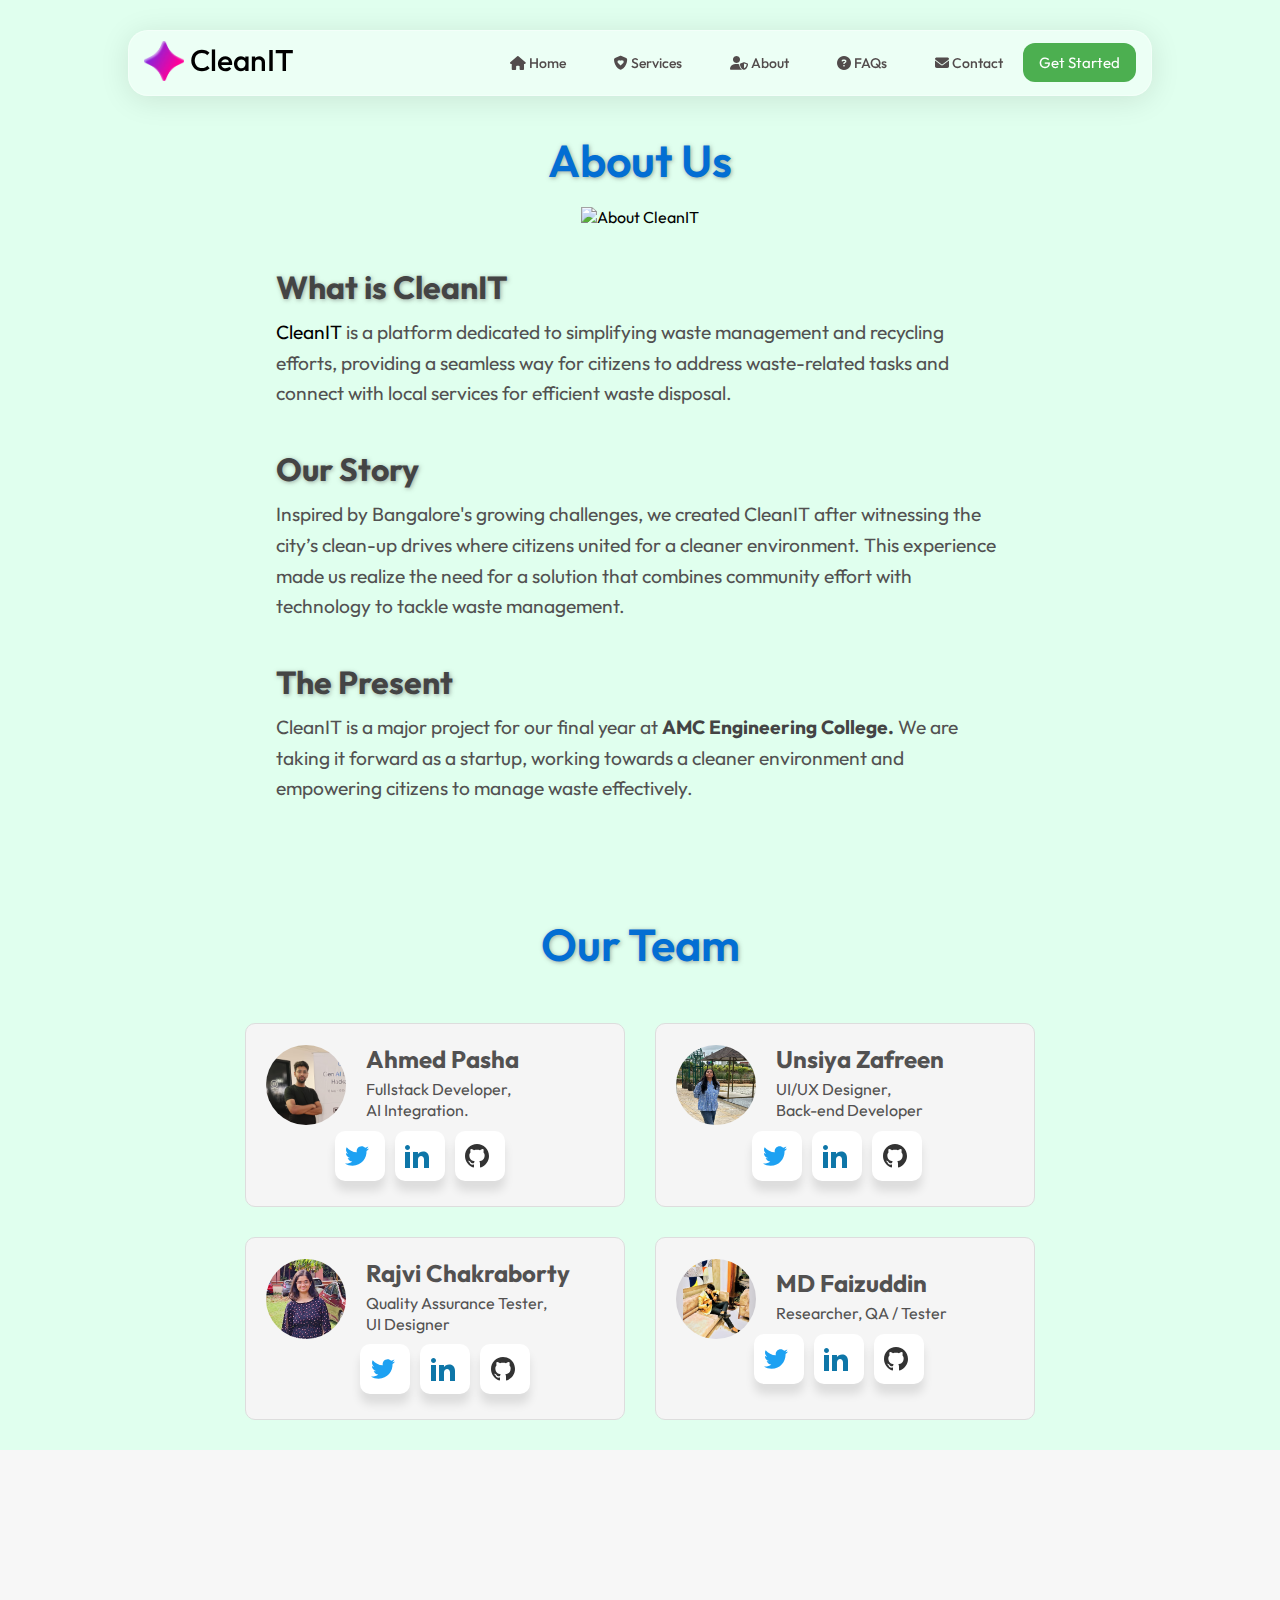
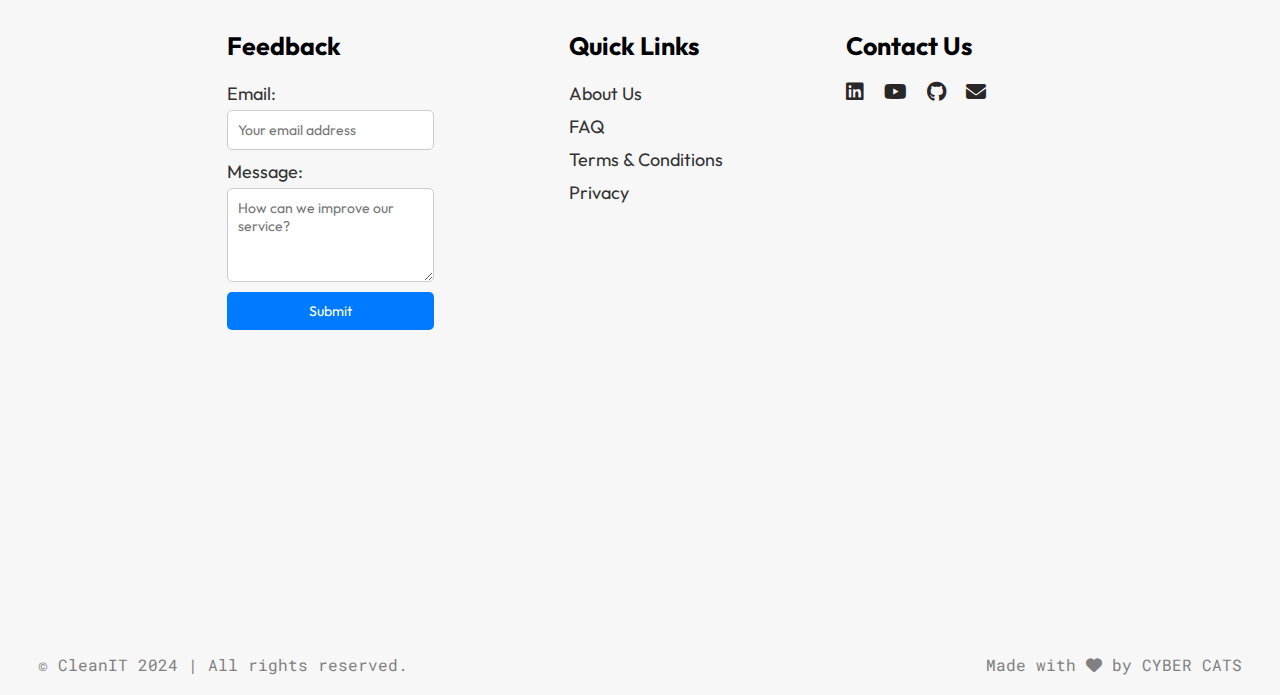
==== pages/about.html @ 4f83db97 "initial commit" ====
<!DOCTYPE html>
<html lang="en">

<head>
    <meta charset="UTF-8">
    <meta name="viewport" content="width=device-width, initial-scale=1.0">
    <title>About us | CleanIT</title>

    <link rel="shortcut icon" href="/assets/logo.webp" type="image/x-icon"> <!-- web favicon -->
    <link rel="stylesheet" href="/css/about.css"> <!-- linking main css file -->
    <link rel="stylesheet" href="/css/navbar.css">
    <link rel="stylesheet" href="/css/footer.css">

    <!-- linking remix icons -->
    <link href="https://cdn.jsdelivr.net/npm/remixicon@4.3.0/fonts/remixicon.css" rel="stylesheet" />

    <!-- linking fontawesome icons -->
    <link rel="stylesheet" href="https://cdnjs.cloudflare.com/ajax/libs/font-awesome/6.3.0/css/all.min.css">
</head>

<body>


    <!-- nav bar starts -->
    <header>
        <div class="navbar-area">
            <div class="nav-container container">
                <nav class="site-navbar">
                    <div class="main-title">
                        <a href="/index.html" class="site-logo"><img src="../assets/logo.webp" alt=""></a>
                        <a href="/index.html" class="title">CleanIT</a>
                    </div>
                    <ul class="nav-links">
                        <li class="m-top"><a href="/index.html#home"><i class="fa-solid fa-house"></i> Home</a></li>
                        <li><a href="/index.html#services"><i class="fa-solid fa-shield-heart"></i> Services</a></li>
                        <li><a href="/index.html#about"><i class="fa-solid fa-user-shield"></i> About</a></li>
                        <li><a href="/index.html#faqs"><i class="fa-solid fa-circle-question"></i> FAQs</a></li>
                        <li><a href="/index.html#contact"><i class="fa-solid fa-envelope"></i> Contact</a></li>
                        <div class="cta mobile-view">
                            <button id="getStartedBtnMobile">Get Started <i class="ri-arrow-right-up-line"></i></button>
                        </div>
                    </ul>
                    <div class="cta desktop-view">
                        <button id="getStartedBtnDesktop">Get Started <i class="ri-arrow-right-up-line"></i></button>
                    </div>
                    <!-- nav-toggler for mobile -->
                    <button class="nav-toggler">
                        <span></span>
                    </button>
                </nav>
            </div>
        </div>
    </header>
    <!-- nav bar ends -->

    <!-- pop-up window starts -->
    <div class="popup" id="popupForm">
        <div class="popup-content">
            <span class="close" id="closePopup"><i class="fa-solid fa-circle-xmark"></i></span>
            <h2>Get Started with CleanIT</h2>
            <form id="popupFormContent">
                <label for="name">Name<i class="asterisk">*</i></label>
                <input type="text" id="name" name="name" placeholder="Enter your name" required>
                <label for="email">Email<i class="asterisk">*</i></label>
                <input type="email" id="email" name="email" placeholder="example@mail.com" required>
                <label for="city">Select City for Cleanup<i class="asterisk">*</i></label>
                <select id="city" name="city" required>
                    <option value="">Select city</option>
                    <option value="bangalore">Bengaluru</option>
                    <option value="hyderabad">Hyderabad</option>
                    <option value="mumbai">Mumbai</option>
                    <option value="delhi">Delhi</option>
                </select>
                <label for="locality">Locality<i class="asterisk">*</i></label>
                <input type="text" id="locality" name="locality" placeholder="Enter your locality" required>
                <label for="moveDate">Schedule Pickup with Ecomate<i class="asterisk">*</i></label>
                <input type="date" id="moveDate" name="moveDate" required>
                <div class="buttons">
                    <button type="button" class="cancel" id="cancelBtn">Cancel</button>
                    <button type="submit" class="lets-go">Let's Go<i class="fa-solid fa-angle-right"
                            style="margin-left: 6px;"></i></button>
                </div>
            </form>
        </div>
    </div>

    <!-- pop-up window ends -->


    <header>
        <h1 class="about-title">About Us</h1>
        <img src="/assets/teamwork.gif" alt="About CleanIT" class="about-image">
    </header>

    <!-- main section starts -->
    <main>
        <section class="about-section">
            <h2>What is CleanIT</h2>
            <p><span style="color: #000000;">CleanIT</span> is a platform dedicated to simplifying waste management and
                recycling efforts, providing a seamless way for citizens to address waste-related tasks and connect with
                local services for efficient waste disposal.</p>
        </section>
        <section class="about-section">
            <h2>Our Story</h2>
            <p>Inspired by Bangalore's growing challenges, we created CleanIT after witnessing the city’s clean-up
                drives where citizens united for a cleaner environment. This experience made us realize the need for a
                solution that combines community effort with technology to tackle waste management.</p>
        </section>
        <section class="about-section">
            <h2>The Present</h2>
            <p>CleanIT is a major project for our final year at <span id="College"
                    style="color: rgb(68, 68, 68); font-weight: bold;">AMC Engineering College.</span> We are taking it
                forward as a startup, working towards a cleaner environment and empowering citizens to manage waste
                effectively.</p>
        </section>



        <section class="about-section team-section">
            <h2>Our Team</h2>















            <!-- Team Member 1 Card  -->
            <div class="team-cards">
                <div class="team-card">
                    <img src="/assets/team/ahmed.jpg" alt="Ahmed Pasha" class="team-image">
                    <div class="team-info">
                        <h3>Ahmed Pasha</h3>
                        <p>Fullstack Developer,</br> AI Integration.</p>


                        <div class="social-links">
                            <div id="twitter" class="social-btn flex-center">
                                <svg viewBox="0 0 24 24" height="24" width="24" xmlns="http://www.w3.org/2000/svg">
                                    <path
                                        d="M24 4.557c-.883.392-1.832.656-2.828.775 1.017-.609 1.798-1.574 2.165-2.724-.951.564-2.005.974-3.127 1.195-.897-.957-2.178-1.555-3.594-1.555-3.179 0-5.515 2.966-4.797 6.045-4.091-.205-7.719-2.165-10.148-5.144-1.29 2.213-.669 5.108 1.523 6.574-.806-.026-1.566-.247-2.229-.616-.054 2.281 1.581 4.415 3.949 4.89-.693.188-1.452.232-2.224.084.626 1.956 2.444 3.379 4.6 3.419-2.07 1.623-4.678 2.348-7.29 2.04 2.179 1.397 4.768 2.212 7.548 2.212 9.142 0 14.307-7.721 13.995-14.646.962-.695 1.797-1.562 2.457-2.549z">
                                    </path>
                                </svg><span><a href="mailto:ahmedrys007@gmail.com">ahmed_07</a></span>
                            </div>

                            <div id="linkedin" class="social-btn flex-center">
                                <svg viewBox="0 0 24 24" height="24" width="24" xmlns="http://www.w3.org/2000/svg">
                                    <path
                                        d="M4.98 3.5c0 1.381-1.11 2.5-2.48 2.5s-2.48-1.119-2.48-2.5c0-1.38 1.11-2.5 2.48-2.5s2.48 1.12 2.48 2.5zm.02 4.5h-5v16h5v-16zm7.982 0h-4.968v16h4.969v-8.399c0-4.67 6.029-5.052 6.029 0v8.399h4.988v-10.131c0-7.88-8.922-7.593-11.018-3.714v-2.155z">
                                    </path>
                                </svg><span><a href="https://www.linkedin.com/in/ahmed-pasha070">ahmed_07</a></span>
                            </div>

                            <div id="github" class="social-btn flex-center">
                                <svg viewBox="0 0 24 24" height="24" width="24" xmlns="http://www.w3.org/2000/svg">
                                    <path
                                        d="M12 0c-6.626 0-12 5.373-12 12 0 5.302 3.438 9.8 8.207 11.387.599.111.793-.261.793-.577v-2.234c-3.338.726-4.033-1.416-4.033-1.416-.546-1.387-1.333-1.756-1.333-1.756-1.089-.745.083-.729.083-.729 1.205.084 1.839 1.237 1.839 1.237 1.07 1.834 2.807 1.304 3.492.997.107-.775.418-1.305.762-1.604-2.665-.305-5.467-1.334-5.467-5.931 0-1.311.469-2.381 1.236-3.221-.124-.303-.535-1.524.117-3.176 0 0 1.008-.322 3.301 1.23.957-.266 1.983-.399 3.003-.404 1.02.005 2.047.138 3.006.404 2.291-1.552 3.297-1.23 3.297-1.23.653 1.653.242 2.874.118 3.176.77.84 1.235 1.911 1.235 3.221 0 4.609-2.807 5.624-5.479 5.921.43.372.823 1.102.823 2.222v3.293c0 .319.192.694.801.576 4.765-1.589 8.199-6.086 8.199-11.386 0-6.627-5.373-12-12-12z">
                                    </path>
                                </svg><span><a href="https://github.com/ahmed-pasha">ahmed-pasha</a></span>
                            </div>
                        </div>






                        <!-- <a href="https://www.linkedin.com/in/ahmed-pasha070" target="_blank">
                            <i class="fa-brands fa-linkedin"></i>
                        </a>
                        <a href="https://github.com/ahmed-pasha" target="_blank">
                            <i class="fa-brands fa-github"></i>
                        </a>

                        
                        <a href="mailto:ahmedrys007@gmail.com" target="_blank">
                            <i class="fa-solid fa-envelope"></i>
                        </a> -->

                        

                    </div>
                </div>

                <div class="team-card">
                    <img src="/assets/team/unsiya01.jpg" alt="Unsiya Zafreen" class="team-image">
                    <div class="team-info">
                        <h3>Unsiya Zafreen</h3>
                        <p>UI/UX Designer, </br>Back-end Developer</p>
                       
                                <div class="social-links">
                                    <div id="twitter" class="social-btn flex-center">
                                        <svg viewBox="0 0 24 24" height="24" width="24" xmlns="http://www.w3.org/2000/svg">
                                            <path
                                                d="M24 4.557c-.883.392-1.832.656-2.828.775 1.017-.609 1.798-1.574 2.165-2.724-.951.564-2.005.974-3.127 1.195-.897-.957-2.178-1.555-3.594-1.555-3.179 0-5.515 2.966-4.797 6.045-4.091-.205-7.719-2.165-10.148-5.144-1.29 2.213-.669 5.108 1.523 6.574-.806-.026-1.566-.247-2.229-.616-.054 2.281 1.581 4.415 3.949 4.89-.693.188-1.452.232-2.224.084.626 1.956 2.444 3.379 4.6 3.419-2.07 1.623-4.678 2.348-7.29 2.04 2.179 1.397 4.768 2.212 7.548 2.212 9.142 0 14.307-7.721 13.995-14.646.962-.695 1.797-1.562 2.457-2.549z">
                                            </path>
                                        </svg><span>@Unsiya</span>
                                    </div>
        
                                    <div id="linkedin" class="social-btn flex-center">
                                        <svg viewBox="0 0 24 24" height="24" width="24" xmlns="http://www.w3.org/2000/svg">
                                            <path
                                                d="M4.98 3.5c0 1.381-1.11 2.5-2.48 2.5s-2.48-1.119-2.48-2.5c0-1.38 1.11-2.5 2.48-2.5s2.48 1.12 2.48 2.5zm.02 4.5h-5v16h5v-16zm7.982 0h-4.968v16h4.969v-8.399c0-4.67 6.029-5.052 6.029 0v8.399h4.988v-10.131c0-7.88-8.922-7.593-11.018-3.714v-2.155z">
                                            </path>
                                        </svg><span><a href="https://www.linkedin.com/in/unsiya-zafreen-776706318?utm_source=share&utm_campaign=share_via&utm_content=profile&utm_medium=android_app">in/unsiya</a></span>
                                    </div>
        
                                    <div id="github" class="social-btn flex-center">
                                        <svg viewBox="0 0 24 24" height="24" width="24" xmlns="http://www.w3.org/2000/svg">
                                            <path
                                                d="M12 0c-6.626 0-12 5.373-12 12 0 5.302 3.438 9.8 8.207 11.387.599.111.793-.261.793-.577v-2.234c-3.338.726-4.033-1.416-4.033-1.416-.546-1.387-1.333-1.756-1.333-1.756-1.089-.745.083-.729.083-.729 1.205.084 1.839 1.237 1.839 1.237 1.07 1.834 2.807 1.304 3.492.997.107-.775.418-1.305.762-1.604-2.665-.305-5.467-1.334-5.467-5.931 0-1.311.469-2.381 1.236-3.221-.124-.303-.535-1.524.117-3.176 0 0 1.008-.322 3.301 1.23.957-.266 1.983-.399 3.003-.404 1.02.005 2.047.138 3.006.404 2.291-1.552 3.297-1.23 3.297-1.23.653 1.653.242 2.874.118 3.176.77.84 1.235 1.911 1.235 3.221 0 4.609-2.807 5.624-5.479 5.921.43.372.823 1.102.823 2.222v3.293c0 .319.192.694.801.576 4.765-1.589 8.199-6.086 8.199-11.386 0-6.627-5.373-12-12-12z">
                                            </path>
                                        </svg><span>unsiya_408</span>
                                    </div>
                                </div>
                        
                    </div>
                </div>

                <!-- Member 2 -->
                <div class="team-card">
                    <div class="team-image">
                        <img src="/assets/team/rajvi.jpg" alt="Rajvi" class="team-image">

                    </div>
                    <div class="team-info">
                        <h3>Rajvi Chakraborty</h3>
                        <p>Quality Assurance Tester,</br> UI Designer</p>
                        


                                <div class="social-links">
                                    <div id="twitter" class="social-btn flex-center">
                                        <svg viewBox="0 0 24 24" height="24" width="24" xmlns="http://www.w3.org/2000/svg">
                                            <path
                                                d="M24 4.557c-.883.392-1.832.656-2.828.775 1.017-.609 1.798-1.574 2.165-2.724-.951.564-2.005.974-3.127 1.195-.897-.957-2.178-1.555-3.594-1.555-3.179 0-5.515 2.966-4.797 6.045-4.091-.205-7.719-2.165-10.148-5.144-1.29 2.213-.669 5.108 1.523 6.574-.806-.026-1.566-.247-2.229-.616-.054 2.281 1.581 4.415 3.949 4.89-.693.188-1.452.232-2.224.084.626 1.956 2.444 3.379 4.6 3.419-2.07 1.623-4.678 2.348-7.29 2.04 2.179 1.397 4.768 2.212 7.548 2.212 9.142 0 14.307-7.721 13.995-14.646.962-.695 1.797-1.562 2.457-2.549z">
                                            </path>
                                        </svg><span>@rajvi</span>
                                    </div>
        
                                    <div id="linkedin" class="social-btn flex-center">
                                        <svg viewBox="0 0 24 24" height="24" width="24" xmlns="http://www.w3.org/2000/svg">
                                            <path
                                                d="M4.98 3.5c0 1.381-1.11 2.5-2.48 2.5s-2.48-1.119-2.48-2.5c0-1.38 1.11-2.5 2.48-2.5s2.48 1.12 2.48 2.5zm.02 4.5h-5v16h5v-16zm7.982 0h-4.968v16h4.969v-8.399c0-4.67 6.029-5.052 6.029 0v8.399h4.988v-10.131c0-7.88-8.922-7.593-11.018-3.714v-2.155z">
                                            </path>
                                        </svg><span><a href="https://www.linkedin.com/in/rajvi-chakraborty-2281aa2a1?utm_source=share&utm_campaign=share_via&utm_content=profile&utm_medium=android_app">in/rajvi_78</a></span>
                                    </div>
        
                                    <div id="github" class="social-btn flex-center">
                                        <svg viewBox="0 0 24 24" height="24" width="24" xmlns="http://www.w3.org/2000/svg">
                                            <path
                                                d="M12 0c-6.626 0-12 5.373-12 12 0 5.302 3.438 9.8 8.207 11.387.599.111.793-.261.793-.577v-2.234c-3.338.726-4.033-1.416-4.033-1.416-.546-1.387-1.333-1.756-1.333-1.756-1.089-.745.083-.729.083-.729 1.205.084 1.839 1.237 1.839 1.237 1.07 1.834 2.807 1.304 3.492.997.107-.775.418-1.305.762-1.604-2.665-.305-5.467-1.334-5.467-5.931 0-1.311.469-2.381 1.236-3.221-.124-.303-.535-1.524.117-3.176 0 0 1.008-.322 3.301 1.23.957-.266 1.983-.399 3.003-.404 1.02.005 2.047.138 3.006.404 2.291-1.552 3.297-1.23 3.297-1.23.653 1.653.242 2.874.118 3.176.77.84 1.235 1.911 1.235 3.221 0 4.609-2.807 5.624-5.479 5.921.43.372.823 1.102.823 2.222v3.293c0 .319.192.694.801.576 4.765-1.589 8.199-6.086 8.199-11.386 0-6.627-5.373-12-12-12z">
                                            </path>
                                        </svg><span>rajvi_78</span>
                                    </div>
                                </div>
                        
                        
                    </div>
                </div>

                <!-- Member 3 -->
                <div class="team-card">
                    <img src="/assets/team/buzz.jpg" alt="MD Faizuddin" class="team-image">
                    <div class="team-info">
                        <h3>MD Faizuddin</h3>
                        <p>Researcher, QA / Tester </p>
                        


                                <div class="social-links">
                                    <div id="twitter" class="social-btn flex-center">
                                        <svg viewBox="0 0 24 24" height="24" width="24" xmlns="http://www.w3.org/2000/svg">
                                            <path
                                                d="M24 4.557c-.883.392-1.832.656-2.828.775 1.017-.609 1.798-1.574 2.165-2.724-.951.564-2.005.974-3.127 1.195-.897-.957-2.178-1.555-3.594-1.555-3.179 0-5.515 2.966-4.797 6.045-4.091-.205-7.719-2.165-10.148-5.144-1.29 2.213-.669 5.108 1.523 6.574-.806-.026-1.566-.247-2.229-.616-.054 2.281 1.581 4.415 3.949 4.89-.693.188-1.452.232-2.224.084.626 1.956 2.444 3.379 4.6 3.419-2.07 1.623-4.678 2.348-7.29 2.04 2.179 1.397 4.768 2.212 7.548 2.212 9.142 0 14.307-7.721 13.995-14.646.962-.695 1.797-1.562 2.457-2.549z">
                                            </path>
                                        </svg><span>@faizuddin</span>
                                    </div>
        
                                    <div id="linkedin" class="social-btn flex-center">
                                        <svg viewBox="0 0 24 24" height="24" width="24" xmlns="http://www.w3.org/2000/svg">
                                            <path
                                                d="M4.98 3.5c0 1.381-1.11 2.5-2.48 2.5s-2.48-1.119-2.48-2.5c0-1.38 1.11-2.5 2.48-2.5s2.48 1.12 2.48 2.5zm.02 4.5h-5v16h5v-16zm7.982 0h-4.968v16h4.969v-8.399c0-4.67 6.029-5.052 6.029 0v8.399h4.988v-10.131c0-7.88-8.922-7.593-11.018-3.714v-2.155z">
                                            </path>
                                        </svg><span>in/faizuddin</span>
                                    </div>
        
                                    <div id="github" class="social-btn flex-center">
                                        <svg viewBox="0 0 24 24" height="24" width="24" xmlns="http://www.w3.org/2000/svg">
                                            <path
                                                d="M12 0c-6.626 0-12 5.373-12 12 0 5.302 3.438 9.8 8.207 11.387.599.111.793-.261.793-.577v-2.234c-3.338.726-4.033-1.416-4.033-1.416-.546-1.387-1.333-1.756-1.333-1.756-1.089-.745.083-.729.083-.729 1.205.084 1.839 1.237 1.839 1.237 1.07 1.834 2.807 1.304 3.492.997.107-.775.418-1.305.762-1.604-2.665-.305-5.467-1.334-5.467-5.931 0-1.311.469-2.381 1.236-3.221-.124-.303-.535-1.524.117-3.176 0 0 1.008-.322 3.301 1.23.957-.266 1.983-.399 3.003-.404 1.02.005 2.047.138 3.006.404 2.291-1.552 3.297-1.23 3.297-1.23.653 1.653.242 2.874.118 3.176.77.84 1.235 1.911 1.235 3.221 0 4.609-2.807 5.624-5.479 5.921.43.372.823 1.102.823 2.222v3.293c0 .319.192.694.801.576 4.765-1.589 8.199-6.086 8.199-11.386 0-6.627-5.373-12-12-12z">
                                            </path>
                                        </svg><span>faizuddin_63</span>
                                    </div>
                                </div>
                        
                    </div>
                </div>

                <!-- Member 4 -->

            </div>

        </section>
    </main>
    <!-- main section ends -->


    <!-- footer section starts -->
    <footer id="contact" class="new_footer_area bg_color" style="padding-top: 20vh;"> <!-- contact section -->
        <div class="container">
            <div class="footer-sections">
                <!-- Get in Touch Section -->
                <div class="footer-column">
                    <h4>Feedback</h4>

                    <form id="feedbackForm" action="#" method="post">
                        <label for="email">Email:</label>
                        <input type="email" id="email" name="email" placeholder="Your email address" required>

                        <label for="message">Message:</label>
                        <textarea id="message" name="message" rows="4" placeholder="How can we improve our service?"
                            required></textarea>

                        <button type="submit">Submit</button>
                    </form>
                    <p id="submitMessage"
                        style="display: none; color: green; background-color: #d0fdd1; padding: 6px; border-radius: 4px;">
                        <i class="fa-solid fa-circle-check"></i> Message submitted successfully
                    </p>
                </div>

                <!-- Help Section -->
                <div class="footer-column quick-links">
                    <h4>Quick Links</h4>
                    <ul>
                        <li><a href="/index.html#about">About Us</a></li>
                        <li><a href="/index.html#faqs">FAQ</a></li>
                        <li><a href="/pages/terms.html">Terms & Conditions</a></li>
                        <li><a href="/pages/privacy.html">Privacy</a></li>
                    </ul>
                </div>

                <!-- Contact Section with Social Media Icons -->
                <div class="footer-column">
                    <h4>Contact Us</h4>
                    <div class="social-icons">
                        <a href="https://www.linkedin.com/in/ahmed-pasha070" target="_blank">
                            <i class="fa-brands fa-linkedin"></i>
                        </a>
                        <a href="#" target="_blank">
                            <i class="fa-brands fa-youtube"></i>
                        </a>
                        <a href="https://github.com/ahmed-pasha" target="_blank">
                            <i class="fa-brands fa-github"></i>
                        </a>
                        <a href="mailto:ahmedrys007@gmail.com" target="_blank">
                            <i class="fa-solid fa-envelope"></i>
                        </a>
                    </div>
                </div>
            </div>
        </div>

        <div class="new_footer_top">
            <div class="footer_bg">
                <div class="footer_bg_one"></div>
                <div class="footer_bg_two"></div>
            </div>
        </div>

        <div class="footer_bottom">
            <div class="container">
                <div class="row align-items-center">
                    <div class="last-row">
                        <p class="last-text">© CleanIT 2024 | All rights reserved.</p>
                        <p>Made with <i class="fa-solid fa-heart"></i> by CYBER CATS</p>
                    </div>
                </div>
            </div>
        </div>
    </footer>
    <!-- footer section ends -->


    <script src="/js/main.js"></script>
</body>

</html>
---- css/about.css ----
@import url("https://fonts.googleapis.com/css2?family=Inter:wght@100..900&family=Montserrat:ital,wght@0,100..900;1,100..900&display=swap");
@import url("https://fonts.googleapis.com/css2?family=Outfit:wght@100;200;300;400;500;600;700&display=swap"); /* using this font */

/* Default stylings */
* {
  margin: 0;
  padding: 0;
  box-sizing: border-box;
  text-decoration: none;
  scroll-behavior: smooth;
  font-family: "Outfit", sans-serif;
}

:root {
  --black-altr: rgb(56, 55, 55);
  --about-bg: #e0ffee;
}
body {
  background-color: var(--about-bg);
}
header {
  text-align: center;
  padding: 20px;
}

.about-title {
  font-size: 2.8rem;
  font-weight: 600;
  margin: 8vh 0 2vh 0;
  color: #036ed3;
  text-shadow: 1px 1px 4px rgba(85, 85, 85, 0.5);
}

.about-image {
  height: 75vh;
  width: auto;
}

.about-section {
  width: 60vw;
  max-width: 1200px;
  margin: 0 auto;
  padding: 20px;
  text-align: left;
}

.about-section h2 {
  font-size: 2rem;
  margin-bottom: 10px;
  color: rgb(68, 68, 68);
  text-shadow: 1px 1px 4px rgba(85, 85, 85, 0.5);
}

.about-section p {
  color: #525151;
  font-size: 1.2rem;
  line-height: 1.6;
}

.team-section {
  text-align: center;
  width: 90vw;
}
.team-section h2{
    font-size: 2.8rem;
    font-weight: 600;
    margin: 8vh 0 2vh 0;
    color: #036ed3;
}
.team-cards {
  margin-top: 40px;
  display: flex;
  flex-wrap: wrap;
  justify-content: center;
  gap: 10px;
}

.team-card {
  background: #f5f5f5;
  border: 1px solid #ddd;
  border-radius: 10px;
  margin: 10px;
  padding: 20px;
  width: 380px;
  display: flex;
  align-items: center;
  transition: transform 0.3s ease, box-shadow 0.3s ease;
}
.team-card:hover {
  transform: scale(1.05);
  box-shadow: 0 10px 20px rgba(0, 0, 0, 0.2);
}
.team-image {
  width: 80px;
  height: 80px;
  border-radius: 50%;
  object-fit: cover;
  margin-right: 20px;
  margin-bottom: 60px;
}

.team-info {
  text-align: left;
}

.team-info h3 {
  margin: 0;
  color: #525151;
  font-size: 1.5rem;
}

.team-info p {
  font-size: 16px;
  margin: 5px 0;
  line-height: 1.3rem;
}

.team-info a i {
  font-size: 25px;
  margin-right: 18px;
}
.team-info a i:hover {
    opacity: 0.7;
  }
  
@media (max-width: 768px) {
  .about-section {
    width: 100vw;
  }
  .about-title {
    font-size: 2.2rem;
    margin: 20px 0px 12px 0;
  }

  .about-image {
    width: 92vw;
    height: auto;
  }
  .about-section h2 {
    margin-top: 20px;
    font-size: 1.6rem;
    margin-bottom: 2px;
  }

  .about-section p {
    font-size: 1rem;
    line-height: 1.4;
  }
  .team-section h2{
    font-size: 2.2rem;
}
  .team-cards {
    flex-wrap: wrap;
  }

  .team-info h3 {
    margin: 0;
    font-size: 1.2rem;
  }

  .team-info p {
    font-size: 14px;
    margin: 5px 0;
  }

  .team-info a img {
    width: 24px;
    height: 24px;
    margin: 0 5px;
  }
  .team-info a i {
    font-size: 22px;
    margin-right: 20px;
  }
}



/* From Uiverse.io by Madflows */ 
.button1 {
  position: relative;
  overflow: hidden;
  height: 3rem;
  padding: 0 3rem;
  border-radius: 1.5rem;
  background: #3d3a4e;
  background-size: 400%;
  color: #fff;
  border: none;
  cursor: pointer;
  margin-left: 54px;
}

.button1:hover::before {
  transform: scaleX(1);
}

.button-content1 {
  position: relative;
  z-index: 1;
}

.button1::before {
  content: "";
  position: absolute;
  top: 0;
  left: 0;
  transform: scaleX(0);
  transform-origin: 0 50%;
  width: 100%;
  height: inherit;
  border-radius: inherit;
  background: linear-gradient(
    82.3deg,
    rgba(150, 93, 233, 1) 10.8%,
    rgba(99, 88, 238, 1) 94.3%
  );
  transition: all 0.475s;
}






/* From Uiverse.io by Pradeepsaranbishnoi */ 
.social-links,.flex-center {
  display: flex;
  justify-content: center;
  align-items: center;
  margin-left: -46px;
}

.social-btn {
  cursor: pointer;
  height: 50px;
  width: 50px;
  font-family: 'Titillium Web', sans-serif;
  color: #333;
  border-radius: 10px;
  box-shadow: 0px 10px 10px rgba(0,0,0,0.1);
  background: white;
  margin: 5px;
  transition: 0.3s;
  justify-content: center;
}

.social-btn svg {
  height: 24px;
  width: 24px;
}

.social-btn span {
  width: 0px;
  overflow: hidden;
  transition: 0.3s;
  text-align: center;
  margin-left: 5px;
}

.social-btn:hover {
  width: 150px;
  border-radius: 5px;
}

.social-btn:hover span {
  padding: 2px;
  width: 80px;
}

#twitter svg {
  fill: #1da1f2;
}

#linkedin svg {
  fill: #0e76a8;
}

#github {
  fill: #333;
}
---- css/navbar.css ----
@import url("https://fonts.googleapis.com/css2?family=Outfit:wght@100;200;300;400;500;600;700&display=swap"); /* using this font */

/* Default stylings */
* {
  margin: 0;
  padding: 0;
  box-sizing: border-box;
  text-decoration: none;
  scroll-behavior: smooth;
  font-family: "Outfit", sans-serif;
  /* user-select: none; */
}

:root {
  --nav-color: #ffd43b;
  --black-altr: rgb(43, 40, 40);
  /* --hero-bg: #faf8ed; */
  --hero-bg: #edeef0;
  --brand-color: #eebb05;
  --service-bg: #dbfdf9;
}

.container {
  width: 94vw;
  margin: auto;
}
.brand-color {
  color: var(--brand-color);
}
/* ---nav bar styling starts--- */

/* Navbar container */
.nav-container {
    width: 100%;
    max-width: 1440px;
    margin: auto;
    padding: 0 15px;
  }
  
  /* Navbar title */
  .title {
    color: black;
    font-weight: 500;
    font-size: 30px;
    position: absolute;
    margin-left: -30px;
  }
  
  /* Navbar links */
  .nav-links {
    margin-left: 270px;
  }
  
  /* Navbar link highlight */
  .nav-links a {
    box-sizing: border-box;
    transition: background-color 0.3s, color 0.3s;
  
    padding: 8px;
  }
  
  .nav-links a.active {
    /* background-color: whitesmoke; */
    /* background-color: rgb(211, 210, 210); */
    background-color: #fcdc67;
    color: #000;
    border-radius: 8px;
    padding: 8px;
  }
  
  /* Navbar area */
  .navbar-area {
    background-color: white;
    padding: 10px 0;
    position: fixed;
    top: 30px;
    left: 0;
    right: 0;
    z-index: 7;
    width: 80vw;
    background: rgba(255, 255, 255, 0.4);
    box-shadow: 0 4px 30px rgba(0, 0, 0, 0.1);
    backdrop-filter: blur(8.4px);
    -webkit-backdrop-filter: blur(8.4px);
    border: 1px solid rgba(255, 255, 255, 0.36);
    margin: auto;
    border-radius: 20px;
  }
  
  /* Navbar layout */
  .site-navbar {
    display: flex;
    justify-content: space-between;
    align-items: center;
  }
  
  /* Navbar logo */
  .site-logo img {
    width: 40px;
    margin-right: 36px;
  }
  
  /* Navbar links list */
  .site-navbar ul {
    list-style: none;
    display: flex;
    gap: 32px;
  }
  
  .site-navbar ul li a {
    font-size: 14px;
    font-weight: 500;
    color: rgb(82, 76, 76);
    display: block;
  }
  
  .site-navbar ul li a:hover {
    color: black;
  }
  
  /* Menu icon */
  .nav-toggler {
    padding: 2px;
    background-color: transparent;
    cursor: pointer;
    height: 28px;
    display: none;
    border: 0;
    margin-right: 2px;
  }
  
  .nav-toggler span,
  .nav-toggler span:before,
  .nav-toggler span:after {
    width: 18px;
    height: 2.4px;
    background-color: black;
    display: block;
    transition: 0.3s;
  }
  
  .nav-toggler span::center {
    display: none;
  }
  
  .nav-toggler span:before {
    content: "";
    transform: translateY(-9px);
  }
  
  .nav-toggler span:after {
    content: "";
    transform: translateY(6px);
  }
  
  .nav-toggler.toggler-open span {
    background-color: transparent;
  }
  
  .nav-toggler.toggler-open span:before {
    transform: translateY(0px) rotate(45deg);
  }
  
  .nav-toggler.toggler-open span:after {
    transform: translateY(-3px) rotate(-45deg);
  }
  
  /* Call-to-action button */
  .cta button {
    padding: 10px 16px;
    background-color: #4caf50;
    color: #fff;
    border: none;
    border-radius: 12px;
    cursor: pointer;
    transition: background-color 0.3s ease;
    font-size: 15px;
  }
  
  .cta button:hover {
    background-color: #45a049;
  }
  
  .desktop-view {
    display: block;
  }
  
  .mobile-view {
    display: none;
  }
  
  /* ---nav bar styling ends--- */
  
  /* ---mobile breakpoint starts--- */
  @media screen and (max-width: 1100px) {
    /* Get started button for mobile */
    .desktop-view {
      display: none;
    }
  
    .mobile-view {
      display: block;
    }
  
    .cta button {
      padding: 10px 80px;
      color: whitesmoke;
      font-weight: 500;
      font-size: 20px;
      margin-top: 60px;
      border-radius: 20px;
    }
  
    /* Navbar links */
    .nav-links i {
      font-size: 18px;
      padding-right: 4px;
    }
  
    .nav-links {
      margin-left: 0;
      padding-left: 20px;
    }
  
    .nav-links a {
      padding: 6px;
      padding-left: 40px;
      box-sizing: border-box;
      transition: background-color 0.3s, color 0.3s;
    }
  
    .nav-links a.active {
      background-color: whitesmoke;
      color: #000;
      border-radius: 8px;
      padding: 10px;
    }
  
    /* Navbar title */
    .title {
      color: black;
      font-weight: 500;
      font-size: 22px;
      position: absolute;
      margin-left: -30px;
    }
  
    /* Navbar container */
    .nav-container {
      max-width: 80%;
    }
  
    /* Navbar area */
    .navbar-area {
      background: hsla(0, 0%, 100%, 0.767);
      padding-top: 10px;
      padding-bottom: 10px;
      position: fixed;
      top: 0;
      width: 100%;
      z-index: 7;
      border-radius: 0px;
    }
  
    /* Menu icon */
    .nav-toggler {
      display: block;
    }
  
    /* Navbar layout */
    .site-navbar {
      min-height: 10px;
      display: flex;
      justify-content: space-between;
    }
  
    /* Navbar logo */
    .site-logo img {
      width: 28px;
      margin-left: -40px;
    }
  
    .nav-toggler {
      margin-right: -30px;
    }
  
    /* Navbar links list */
    .site-navbar ul {
      position: absolute;
      width: 100%;
      height: 100vh;
      left: 0;
      top: 0;
      flex-direction: column;
      align-items: center;
      background-color: #c4c5ca;
      max-height: 0;
      overflow: hidden;
      transition: 0.3s;
      gap: 20px;
    }
  
    .m-top {
      margin-top: 80px;
    }
  
    .site-navbar ul li {
      width: 100%;
      text-align: left;
      margin-left: 100px;
    }
  
    .site-navbar ul li a {
      font-size: 26px;
      font-weight: 600;
    }
  
    .site-navbar ul li a:hover {
      background-color: rgba(255, 255, 255, 0.1);
    }
  
    .site-navbar ul.open {
      max-height: 100vh;
      overflow: visible;
      margin-top: 0px;
    }
  }
  /* ---mobile breakpoint ends--- */
  
  /* Pop-up styles starts */
  .popup {
    display: none;
    position: fixed;
    top: 0;
    left: 0;
    width: 100%;
    height: 100%;
    background-color: rgba(0, 0, 0, 0.5);
    z-index: 999;
    opacity: 0;
    transition: opacity 1s ease;
  }
  
  .popup.open {
    display: flex;
    align-items: center;
    justify-content: center;
    opacity: 1;
  }
  
  .popup-content {
    position: relative;
    max-width: 400px;
    width: 90%;
    padding: 18px;
    background: rgba(255, 255, 255, 0.64);
    border-radius: 16px;
    box-shadow: 0 4px 30px rgba(0, 0, 0, 0.1);
    backdrop-filter: blur(7.9px);
    -webkit-backdrop-filter: blur(7.9px);
    border: 1px solid rgba(255, 255, 255, 0.53);
    transform: scale(0.2);
    transition: transform 4s ease, opacity 1s ease;
  }
  
  .popup.open .popup-content {
    transform: scale(1);
  }
  
  .close {
    position: absolute;
    top: -10px;
    right: -4px;
    font-size: 24px;
    cursor: pointer;
    color: rgb(255, 132, 132);
    background-color: #fff;
    transition: color 0.3s ease, background-color 0.3s ease;
    width: 26px;
    height: 26px;
    display: flex;
    justify-content: center;
    align-items: center;
    border-radius: 50%;
    border: 1px solid white;
  }
  
  .close:hover {
    color: #e04444;
  }
  
  .popup-content h2 {
    text-align: center;
    margin-bottom: 10px;
    font-size: 20px;
    padding: 14px;
    border-radius: 2px;
    color: #3b3535;
    background: rgba(255, 212, 59, 0.69);
    border-radius: 16px;
    box-shadow: 0 4px 30px rgba(0, 0, 0, 0.1);
    backdrop-filter: blur(8.4px);
    -webkit-backdrop-filter: blur(8.4px);
    border: 1px solid rgba(255, 212, 59, 0.5);
  }
  
  .popup-content form {
    display: flex;
    flex-direction: column;
  }
  
  .popup-content label {
    margin-top: 16px;
    margin-bottom: 6px;
  }
  
  .popup-content input[type="text"],
  .popup-content input[type="email"],
  .popup-content input[type="date"],
  .popup-content select {
    padding: 8px;
    margin-bottom: 10px;
    border: 1px solid #ccc;
    border-radius: 5px;
    font-size: 14px;
  }
  
  .asterisk {
    color: red;
    font-weight: 500;
  }
  
  .popup-content select {
    appearance: none;
    -webkit-appearance: none;
    -moz-appearance: none;
    background-color: #fff;
    background-image: url("data:image/svg+xml,%3Csvg xmlns='http://www.w3.org/2000/svg' viewBox='0 0 24 24' width='24' height='24'%3E%3Cpath fill='%23444444' d='M7 10l5 5 5-5H7z'/%3E%3C/svg%3E");
    background-repeat: no-repeat;
    background-position: right 8px top 50%;
    background-size: 18px auto;
    padding-right: 30px; /* Adjust as needed */
  }
  
  .buttons {
    margin-top: 20px;
    display: flex;
    justify-content: space-between;
  }
  
  .cancel,
  .lets-go {
    font-size: 15px;
    font-weight: 600;
    padding: 10px 16px;
    margin-left: 10px;
    border: none;
    border-radius: 5px;
    cursor: pointer;
    transition: background-color 0.3s ease;
  }
  
  .cancel {
    background-color: #eb8484;
    color: white;
  }
  
  .lets-go {
    background-color: #4caf50;
    color: #fff;
  }
  
  .lets-go:hover {
    background-color: #2e8d31;
  }
  
  .cancel:hover {
    color: white;
    background-color: rgb(250, 77, 77);
    transition: background-color 0.2s ease;
  }
  /* Pop-up styles ends */
---- css/footer.css ----
@import url("https://fonts.googleapis.com/css2?family=Outfit:wght@100;200;300;400;500;600;700&display=swap");
@import url("https://fonts.googleapis.com/css2?family=Roboto+Mono:wght@300;400;500;600&display=swap");

* {
  margin: 0;
  padding: 0;
  box-sizing: border-box;
  text-decoration: none;
  scroll-behavior: smooth;
  font-family: "Outfit", sans-serif;
}

/* footer style starts */
.new_footer_area {
  background: #fbfbfd;
}

.new_footer_top {
  padding: 120px 0px 270px;
  position: relative;
  overflow-x: hidden;
}

.new_footer_area .footer_bottom {
  padding-top: 5px;
}

.footer_bottom {
  font-size: 14px;
  font-weight: 300;
  line-height: 20px;
  color: #7f88a6;
}

.new_footer_top .footer_bg {
  position: absolute;
  bottom: 0;
  background: url("https://blogger.googleusercontent.com/img/b/R29vZ2xl/AVvXsEigB8iI5tb8WSVBuVUGc9UjjB8O0708X7Fdic_4O1LT4CmLHoiwhanLXiRhe82yw0R7LgACQ2IhZaTY0hhmGi0gYp_Ynb49CVzfmXtYHUVKgXXpWvJ_oYT8cB4vzsnJLe3iCwuzj-w6PeYq_JaHmy_CoGoa6nw0FBo-2xLdOPvsLTh_fmYH2xhkaZ-OGQ/s16000/footer_bg.png")
    no-repeat scroll center 0;
  width: 100%;
  height: 266px;
}

.new_footer_top .footer_bg .footer_bg_one {
  background: url("https://blogger.googleusercontent.com/img/b/R29vZ2xl/AVvXsEia0PYPxwT5ifToyP3SNZeQWfJEWrUENYA5IXM6sN5vLwAKvaJS1pQVu8mOFFUa_ET4JuHNTFAxKURFerJYHDUWXLXl1vDofYXuij45JZelYOjEFoCOn7E6Vxu0fwV7ACPzArcno1rYuVxGB7JY6G7__e4_KZW4lTYIaHSLVaVLzklZBLZnQw047oq5-Q/s16000/volks.gif")
    no-repeat center center;
  width: 330px;
  height: 105px;
  background-size: 100%;
  position: absolute;
  bottom: 0;
  left: 30%;
  -webkit-animation: myfirst 22s linear infinite;
  animation: myfirst 22s linear infinite;
}

.new_footer_top .footer_bg .footer_bg_two {
  background: url("https://blogger.googleusercontent.com/img/b/R29vZ2xl/AVvXsEhyLGwEUVwPK6Vi8xXMymsc-ZXVwLWyXhogZxbcXQYSY55REw_0D4VTQnsVzCrL7nsyjd0P7RVOI5NKJbQ75koZIalD8mqbMquP20fL3DxsWngKkOLOzoOf9sMuxlbyfkIBTsDw5WFUj-YJiI50yzgVjF8cZPHhEjkOP_PRTQXDHEq8AyWpBiJdN9SfQA/s16000/cyclist.gif")
    no-repeat center center;
  width: 88px;
  height: 100px;
  background-size: 100%;
  bottom: 0;
  left: 38%;
  position: absolute;
  -webkit-animation: myfirst 30s linear infinite;
  animation: myfirst 30s linear infinite;
}

/* bike car moving animation */
@-moz-keyframes myfirst {
  0% {
    left: -25%;
  }
  100% {
    left: 100%;
  }
}

@-webkit-keyframes myfirst {
  0% {
    left: -25%;
  }
  100% {
    left: 100%;
  }
}

@keyframes myfirst {
  0% {
    left: -25%;
  }
  100% {
    left: 100%;
  }
}

.new_footer_area {
  padding: 50px 0;
  background-color: #f7f7f7;
}

.footer-sections {
  display: flex;
  justify-content: space-around;
  flex-wrap: wrap;
  width: 70vw;
  margin: auto;
}

.footer-sections {
  margin-bottom: -80px;
}

.footer-column {
  flex: 1;
  margin: 0 35px;
  min-width: 200px;
}

.quick-links {
  margin-left: 100px;
}

.footer-column h4 {
  font-size: 25px;
  margin-bottom: 20px;
}

#feedbackForm label {
  font-size: 18px;
}

.footer-column ul {
  list-style: none;
  font-size: 18px;
  padding: 0;
}

.footer-column ul li {
  margin-bottom: 10px;
}

.footer-column ul li a {
  text-decoration: none;
  color: #333;
  transition: color 0.3s ease;
}

.footer-column ul li a:hover {
  color: #007bff;
}

.social-icons {
  display: flex;
  align-items: center;
  justify-content: space-between;
  width: 140px;
}

.social-icons a {
  display: inline-block;
}

.social-icons i {
  color: rgb(41, 39, 39);
  font-size: 20px;
  transition: transform 0.3s ease;
}

.social-icons a:hover i {
  transform: scale(1.2);
}

/* Feedback form starts */
.footer-column p {
  margin-bottom: 10px;
  font-size: 16px;
  color: #333;
}

.footer-column form {
  display: flex;
  flex-direction: column;
}

.footer-column label {
  margin-bottom: 5px;
  font-size: 14px;
  color: #333;
}

.footer-column input[type="email"],
.footer-column textarea {
  padding: 10px;
  margin-bottom: 10px;
  border: 1px solid #ccc;
  border-radius: 5px;
  font-size: 14px;
  width: 100%;
  box-sizing: border-box;
}

.footer-column button[type="submit"] {
  padding: 10px;
  border: none;
  border-radius: 5px;
  background-color: #007bff;
  color: #fff;
  font-size: 14px;
  cursor: pointer;
  transition: background-color 0.3s ease;
}

.footer-column button[type="submit"]:hover {
  background-color: #0056b3;
}

#submitMessage {
  margin-top: 10px;
  font-size: 14px;
}
/* Feedback form ends */

.last-row {
  display: flex;
  align-items: center;
  justify-content: space-between;
  padding-top: 10px;
  margin-bottom: -30px;
  color: gray;
}

.last-row p {
  font-size: 16px;
  font-weight: 400;
  font-family: "Roboto Mono", monospace;
}

.last-row a {
  color: gray;
}

/* mobile responsive */
@media (max-width: 768px) {
  .footer-sections {
    flex-direction: column;
    align-items: center;
  }

  .footer-column {
    margin: 15px 0;
  }

  .footer_bottom {
    text-align: center;
  }

  .footer-column ul {
    font-size: 16px;
  }

  .footer-column ul li {
    margin-bottom: 8px;
  }

  .social-icons {
    margin-bottom: -160px;
  }

  .last-row {
    padding-top: 0;
    margin-bottom: -40px;
    flex-direction: column;
  }

  .last-row p {
    font-size: 12px;
  }
}

/* footer styling ends */
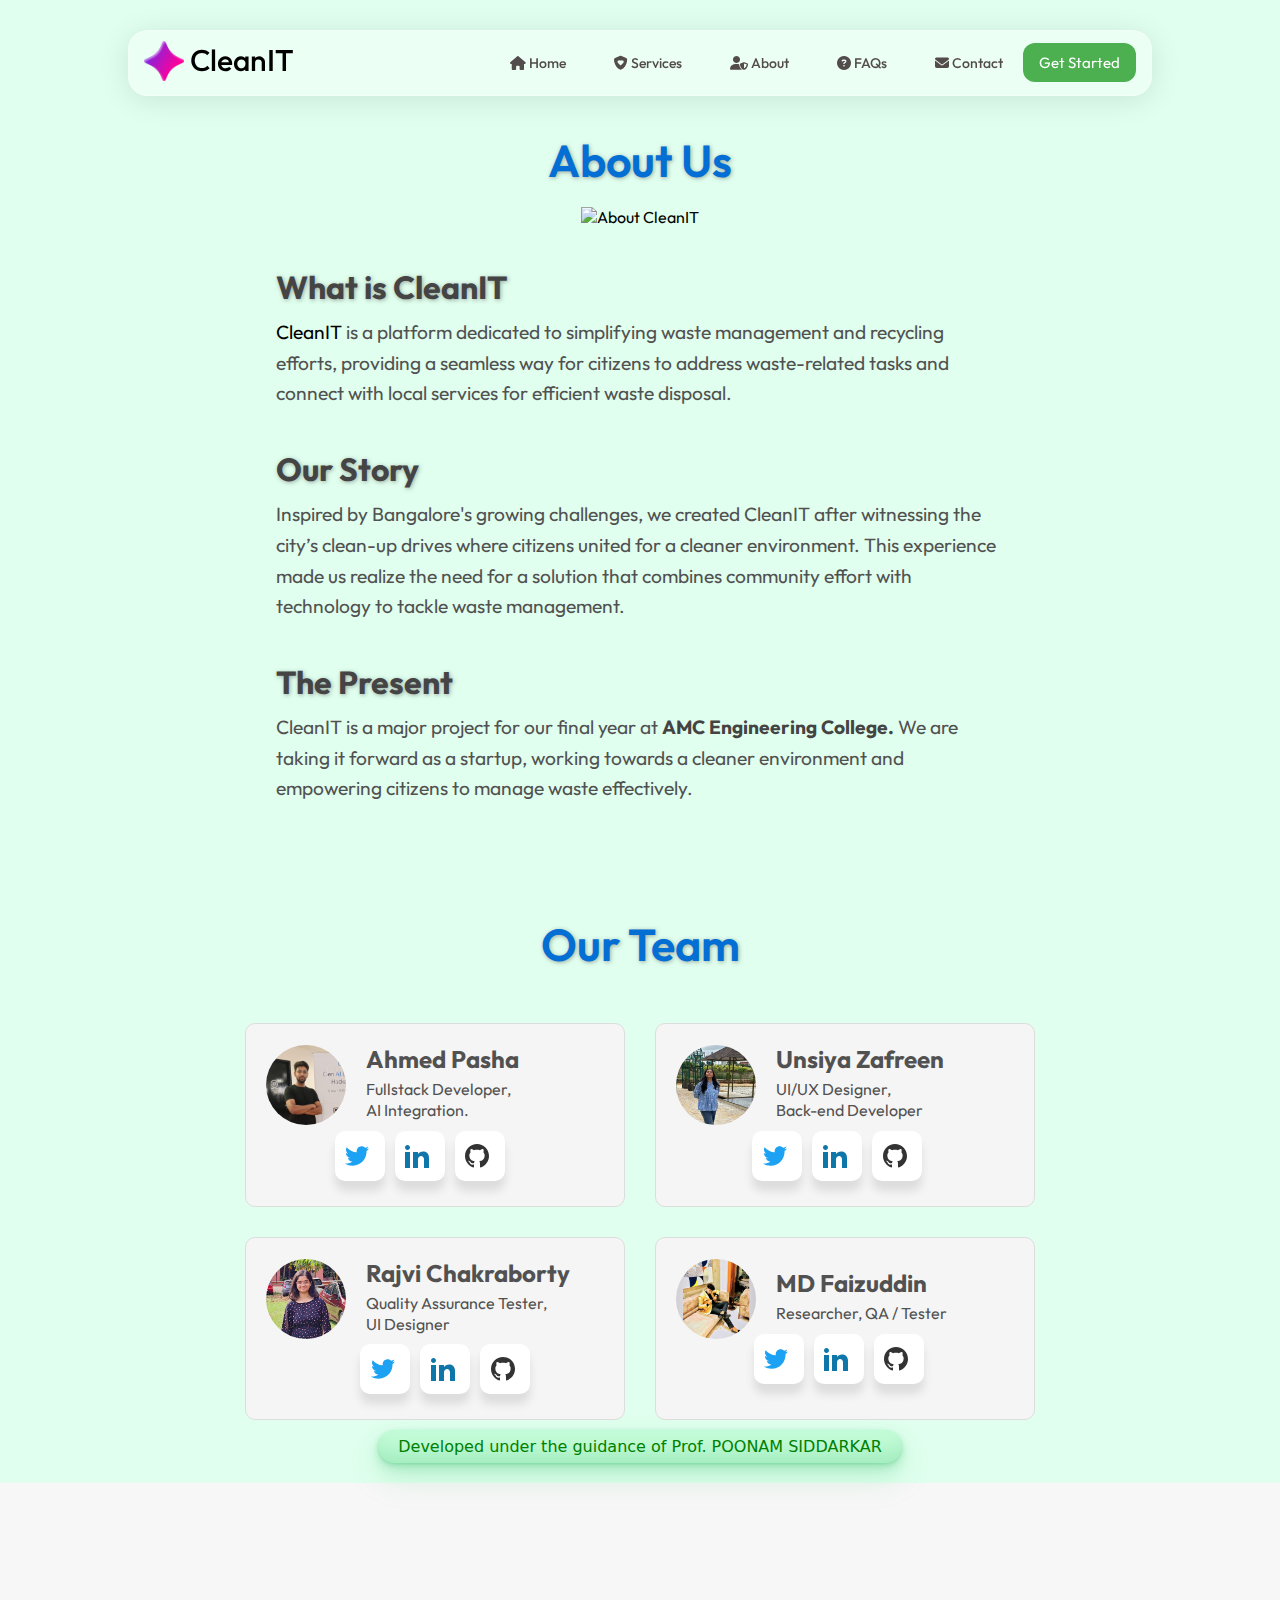
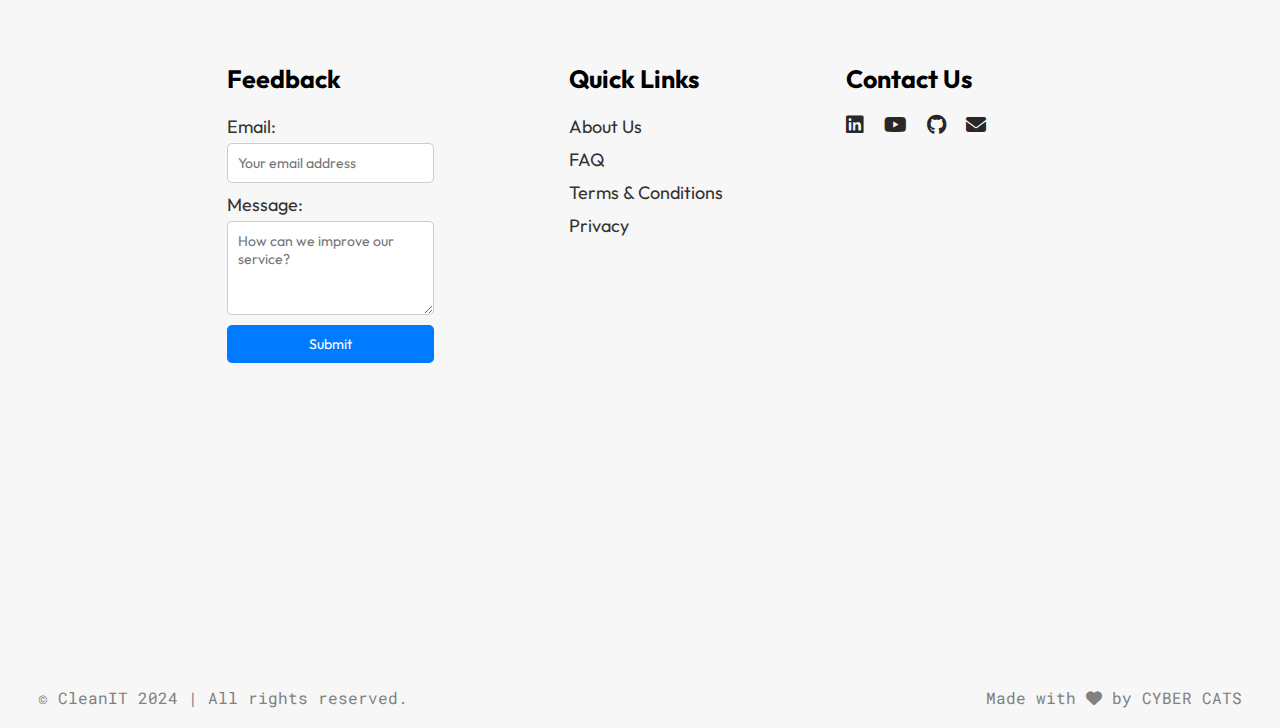
==== commit 7b4dba18: "Updated the website with new changes" ====
--- a/pages/about.html
+++ b/pages/about.html
@@ -309,6 +309,18 @@
 
             </div>
 
+
+            <div class="guide"> 
+                <!-- HTML !-->
+<button class="button-33" role="button">Developed under the guidance of Prof. POONAM SIDDARKAR</button>
+
+
+
+            </div>
+
+
+
+
         </section>
     </main>
     <!-- main section ends -->
--- a/css/about.css
+++ b/css/about.css
@@ -280,3 +280,30 @@
   fill: #333;
 }
 
+
+
+
+.button-33 {
+  background-color: #c2fbd7;
+  border-radius: 100px;
+  box-shadow: rgba(44, 187, 99, .2) 0 -25px 18px -14px inset,rgba(44, 187, 99, .15) 0 1px 2px,rgba(44, 187, 99, .15) 0 2px 4px,rgba(44, 187, 99, .15) 0 4px 8px,rgba(44, 187, 99, .15) 0 8px 16px,rgba(44, 187, 99, .15) 0 16px 32px;
+  color: green;
+  cursor: pointer;
+  display: inline-block;
+  font-family: CerebriSans-Regular,-apple-system,system-ui,Roboto,sans-serif;
+  padding: 7px 20px;
+  text-align: center;
+  text-decoration: none;
+  transition: all 250ms;
+  border: 0;
+  font-size: 16px;
+  user-select: none;
+  -webkit-user-select: none;
+  touch-action: manipulation;
+}
+
+.button-33:hover {
+  box-shadow: rgba(44,187,99,.35) 0 -25px 18px -14px inset,rgba(44,187,99,.25) 0 1px 2px,rgba(44,187,99,.25) 0 2px 4px,rgba(44,187,99,.25) 0 4px 8px,rgba(44,187,99,.25) 0 8px 16px,rgba(44,187,99,.25) 0 16px 32px;
+  transform: scale(1.05) rotate(-1deg);
+}
+
